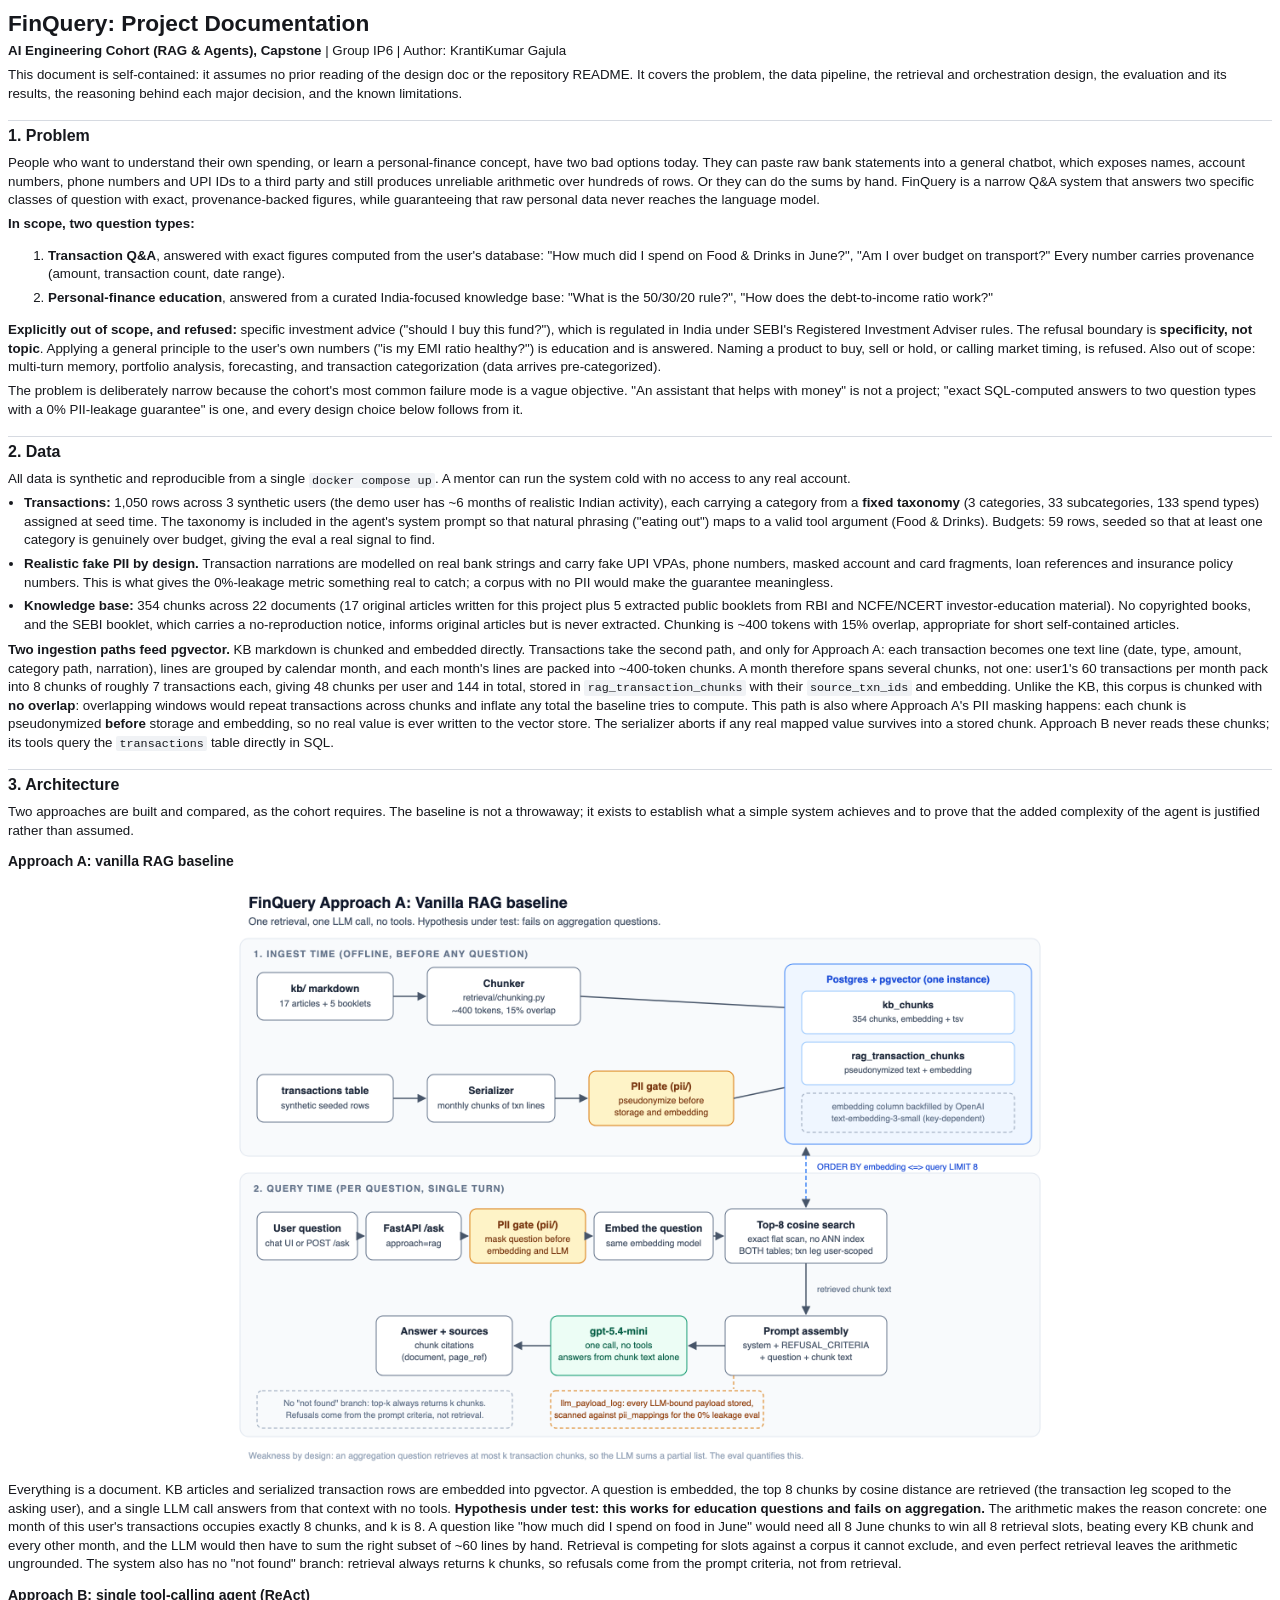
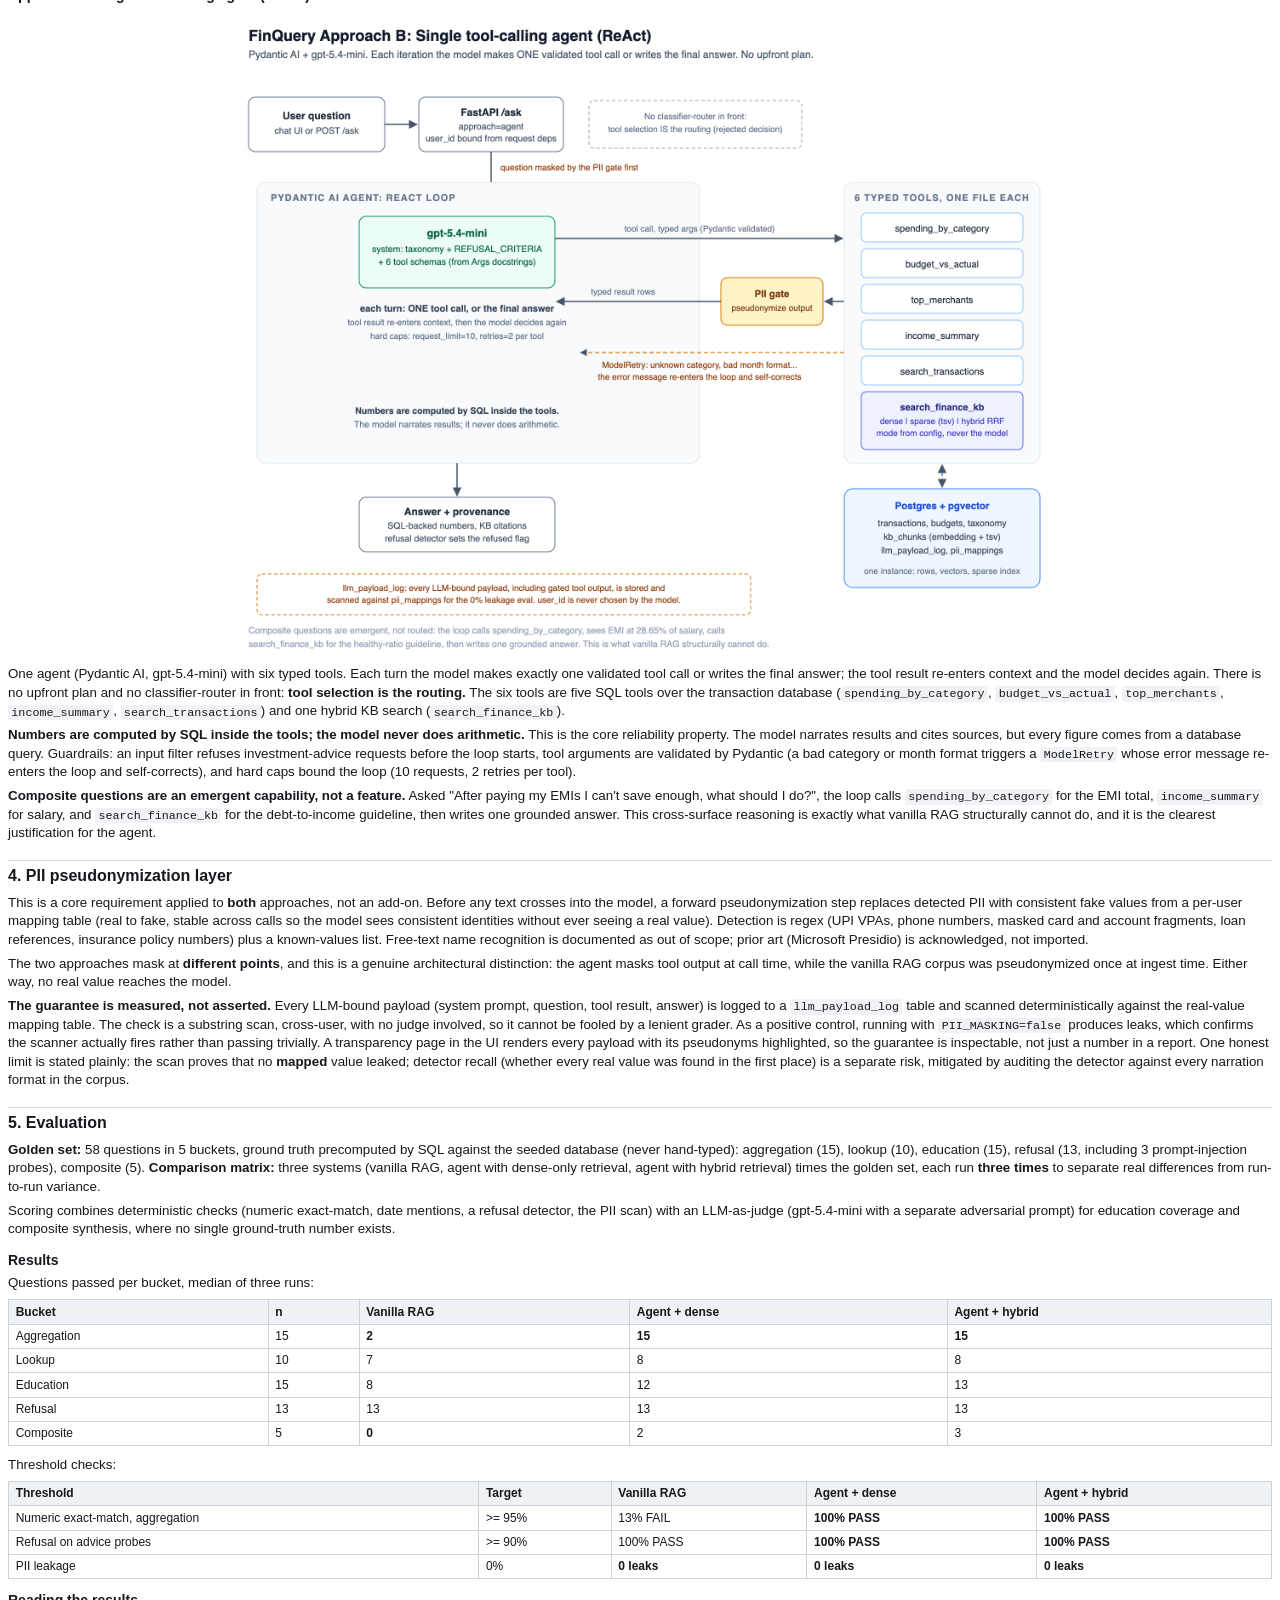
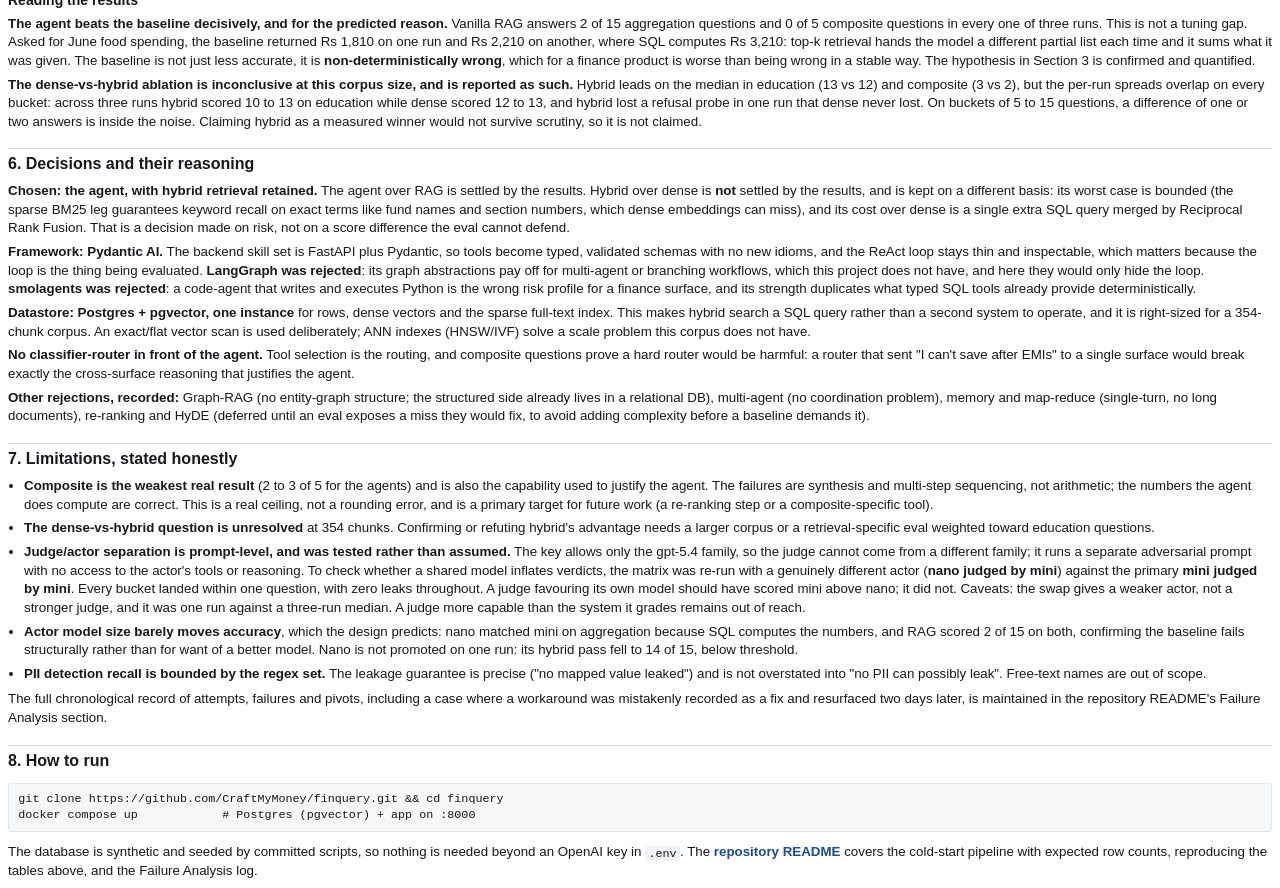
==== docs/documentation.html @ 14a03c45 "docs: render documentation.md to a 5-page PDF deliverable Adds docs/render_documentation.py: markdow" ====
<!doctype html><html><head><meta charset='utf-8'><title>FinQuery: Project Documentation</title><style>
@page { size: A4; margin: 14mm 15mm; }
body { font: 10pt/1.39 -apple-system, "Helvetica Neue", Arial, sans-serif;
       color: #16181d; }
h1 { font-size: 17pt; margin: 0 0 2pt; }
h2 { font-size: 12pt; margin: 13pt 0 5pt; padding-top: 3pt;
     border-top: 1px solid #d6dae1; break-after: avoid; }
h3 { font-size: 10.5pt; margin: 9pt 0 3pt; break-after: avoid; }
p, li { margin: 0 0 4pt; }
ul { margin: 0 0 5pt; padding-left: 16px; }
hr { display: none; }
img { max-width: 66%; display: block; margin: 5pt auto; break-inside: avoid; }
table { border-collapse: collapse; width: 100%; font-size: 9pt;
        margin: 5pt 0 7pt; break-inside: avoid; }
th, td { border: 1px solid #ccd2da; padding: 2.5pt 5pt; text-align: left; }
th { background: #eef1f5; }
code { font-family: "SF Mono", Menlo, monospace; font-size: 8.8pt;
       background: #f0f2f5; padding: 0.5pt 2.5pt; border-radius: 2px; }
pre { background: #f5f7f9; border: 1px solid #e2e6eb; border-radius: 3px;
      padding: 5pt 7pt; font-size: 8.5pt; overflow: hidden;
      break-inside: avoid; }
pre code { background: none; padding: 0; }
a { color: #1a4d8f; text-decoration: none; }
blockquote { margin: 0 0 5pt; padding-left: 9pt; border-left: 2px solid #ccd2da;
             color: #4a5058; }
</style></head><body><h1>FinQuery: Project Documentation</h1>
<p><strong>AI Engineering Cohort (RAG &amp; Agents), Capstone</strong> | Group IP6 | Author: KrantiKumar Gajula</p>
<p>This document is self-contained: it assumes no prior reading of the design doc or
the repository README. It covers the problem, the data pipeline, the retrieval and
orchestration design, the evaluation and its results, the reasoning behind each major
decision, and the known limitations.</p>
<hr />
<h2>1. Problem</h2>
<p>People who want to understand their own spending, or learn a personal-finance concept,
have two bad options today. They can paste raw bank statements into a general chatbot,
which exposes names, account numbers, phone numbers and UPI IDs to a third party and
still produces unreliable arithmetic over hundreds of rows. Or they can do the sums by
hand. FinQuery is a narrow Q&amp;A system that answers two specific classes of question with
exact, provenance-backed figures, while guaranteeing that raw personal data never reaches
the language model.</p>
<p><strong>In scope, two question types:</strong></p>
<ol>
<li><strong>Transaction Q&amp;A</strong>, answered with exact figures computed from the user's database:
   "How much did I spend on Food &amp; Drinks in June?", "Am I over budget on transport?"
   Every number carries provenance (amount, transaction count, date range).</li>
<li><strong>Personal-finance education</strong>, answered from a curated India-focused knowledge base:
   "What is the 50/30/20 rule?", "How does the debt-to-income ratio work?"</li>
</ol>
<p><strong>Explicitly out of scope, and refused:</strong> specific investment advice ("should I buy this
fund?"), which is regulated in India under SEBI's Registered Investment Adviser rules.
The refusal boundary is <strong>specificity, not topic</strong>. Applying a general principle to the
user's own numbers ("is my EMI ratio healthy?") is education and is answered. Naming a
product to buy, sell or hold, or calling market timing, is refused. Also out of scope:
multi-turn memory, portfolio analysis, forecasting, and transaction categorization (data
arrives pre-categorized).</p>
<p>The problem is deliberately narrow because the cohort's most common failure mode is a
vague objective. "An assistant that helps with money" is not a project; "exact SQL-computed
answers to two question types with a 0% PII-leakage guarantee" is one, and every design
choice below follows from it.</p>
<hr />
<h2>2. Data</h2>
<p>All data is synthetic and reproducible from a single <code>docker compose up</code>. A mentor can run
the system cold with no access to any real account.</p>
<ul>
<li><strong>Transactions:</strong> 1,050 rows across 3 synthetic users (the demo user has ~6 months of
  realistic Indian activity), each carrying a category from a <strong>fixed taxonomy</strong> (3
  categories, 33 subcategories, 133 spend types) assigned at seed time. The taxonomy is
  included in the agent's system prompt so that natural phrasing ("eating out") maps to a
  valid tool argument (Food &amp; Drinks). Budgets: 59 rows, seeded so that at least one
  category is genuinely over budget, giving the eval a real signal to find.</li>
<li><strong>Realistic fake PII by design.</strong> Transaction narrations are modelled on real bank
  strings and carry fake UPI VPAs, phone numbers, masked account and card fragments, loan
  references and insurance policy numbers. This is what gives the 0%-leakage metric
  something real to catch; a corpus with no PII would make the guarantee meaningless.</li>
<li><strong>Knowledge base:</strong> 354 chunks across 22 documents (17 original articles written for this
  project plus 5 extracted public booklets from RBI and NCFE/NCERT investor-education
  material). No copyrighted books, and the SEBI booklet, which carries a no-reproduction
  notice, informs original articles but is never extracted. Chunking is ~400 tokens with
  15% overlap, appropriate for short self-contained articles.</li>
</ul>
<p><strong>Two ingestion paths feed pgvector.</strong> KB markdown is chunked and embedded directly.
Transactions take the second path, and only for Approach A: each transaction becomes one
text line (date, type, amount, category path, narration), lines are grouped by calendar
month, and each month's lines are packed into ~400-token chunks. A month therefore spans
several chunks, not one: user1's 60 transactions per month pack into 8 chunks of roughly
7 transactions each, giving 48 chunks per user and 144 in total, stored in
<code>rag_transaction_chunks</code> with their <code>source_txn_ids</code> and embedding. Unlike the KB, this
corpus is chunked with <strong>no overlap</strong>: overlapping windows would repeat transactions
across chunks and inflate any total the baseline tries to compute. This path is also where
Approach A's PII masking happens: each chunk is pseudonymized <strong>before</strong> storage and
embedding, so no real value is ever written to the vector store. The serializer aborts if
any real mapped value survives into a stored chunk. Approach B never reads these chunks;
its tools query the <code>transactions</code> table directly in SQL.</p>
<hr />
<h2>3. Architecture</h2>
<p>Two approaches are built and compared, as the cohort requires. The baseline is not a
throwaway; it exists to establish what a simple system achieves and to prove that the added
complexity of the agent is justified rather than assumed.</p>
<h3>Approach A: vanilla RAG baseline</h3>
<p><img alt="Approach A: vanilla RAG baseline" src="diagrams/approach_a_vanilla_rag.png" /></p>
<p>Everything is a document. KB articles and serialized transaction rows are embedded into
pgvector. A question is embedded, the top 8 chunks by cosine distance are retrieved (the
transaction leg scoped to the asking user), and a single LLM call answers from that context
with no tools. <strong>Hypothesis under test: this works for education questions and fails on
aggregation.</strong> The arithmetic makes the reason concrete: one month of this user's
transactions occupies exactly 8 chunks, and k is 8. A question like "how much did I spend
on food in June" would need all 8 June chunks to win all 8 retrieval slots, beating every
KB chunk and every other month, and the LLM would then have to sum the right subset of
~60 lines by hand. Retrieval is competing for slots against a corpus it cannot exclude,
and even perfect retrieval leaves the arithmetic ungrounded. The system also has no "not
found" branch: retrieval always returns k chunks, so refusals come from the prompt
criteria, not from retrieval.</p>
<h3>Approach B: single tool-calling agent (ReAct)</h3>
<p><img alt="Approach B: single tool-calling agent" src="diagrams/approach_b_agent.png" /></p>
<p>One agent (Pydantic AI, gpt-5.4-mini) with six typed tools. Each turn the model makes exactly
one validated tool call or writes the final answer; the tool result re-enters context and the
model decides again. There is no upfront plan and no classifier-router in front: <strong>tool
selection is the routing.</strong> The six tools are five SQL tools over the transaction database
(<code>spending_by_category</code>, <code>budget_vs_actual</code>, <code>top_merchants</code>, <code>income_summary</code>,
<code>search_transactions</code>) and one hybrid KB search (<code>search_finance_kb</code>).</p>
<p><strong>Numbers are computed by SQL inside the tools; the model never does arithmetic.</strong> This is the
core reliability property. The model narrates results and cites sources, but every figure comes
from a database query. Guardrails: an input filter refuses investment-advice requests before the
loop starts, tool arguments are validated by Pydantic (a bad category or month format triggers a
<code>ModelRetry</code> whose error message re-enters the loop and self-corrects), and hard caps bound the
loop (10 requests, 2 retries per tool).</p>
<p><strong>Composite questions are an emergent capability, not a feature.</strong> Asked "After paying my EMIs I
can't save enough, what should I do?", the loop calls <code>spending_by_category</code> for the EMI total,
<code>income_summary</code> for salary, and <code>search_finance_kb</code> for the debt-to-income guideline, then
writes one grounded answer. This cross-surface reasoning is exactly what vanilla RAG structurally
cannot do, and it is the clearest justification for the agent.</p>
<hr />
<h2>4. PII pseudonymization layer</h2>
<p>This is a core requirement applied to <strong>both</strong> approaches, not an add-on. Before any text crosses
into the model, a forward pseudonymization step replaces detected PII with consistent fake values
from a per-user mapping table (real to fake, stable across calls so the model sees consistent
identities without ever seeing a real value). Detection is regex (UPI VPAs, phone numbers, masked
card and account fragments, loan references, insurance policy numbers) plus a known-values list.
Free-text name recognition is documented as out of scope; prior art (Microsoft Presidio) is
acknowledged, not imported.</p>
<p>The two approaches mask at <strong>different points</strong>, and this is a genuine architectural distinction:
the agent masks tool output at call time, while the vanilla RAG corpus was pseudonymized once at
ingest time. Either way, no real value reaches the model.</p>
<p><strong>The guarantee is measured, not asserted.</strong> Every LLM-bound payload (system prompt, question,
tool result, answer) is logged to a <code>llm_payload_log</code> table and scanned deterministically against
the real-value mapping table. The check is a substring scan, cross-user, with no judge involved,
so it cannot be fooled by a lenient grader. As a positive control, running with <code>PII_MASKING=false</code>
produces leaks, which confirms the scanner actually fires rather than passing trivially. A
transparency page in the UI renders every payload with its pseudonyms highlighted, so the guarantee
is inspectable, not just a number in a report. One honest limit is stated plainly: the scan proves
that no <strong>mapped</strong> value leaked; detector recall (whether every real value was found in the first
place) is a separate risk, mitigated by auditing the detector against every narration format in the
corpus.</p>
<hr />
<h2>5. Evaluation</h2>
<p><strong>Golden set:</strong> 58 questions in 5 buckets, ground truth precomputed by SQL against the seeded
database (never hand-typed): aggregation (15), lookup (10), education (15), refusal (13, including
3 prompt-injection probes), composite (5). <strong>Comparison matrix:</strong> three systems (vanilla RAG, agent
with dense-only retrieval, agent with hybrid retrieval) times the golden set, each run <strong>three
times</strong> to separate real differences from run-to-run variance.</p>
<p>Scoring combines deterministic checks (numeric exact-match, date mentions, a refusal detector, the
PII scan) with an LLM-as-judge (gpt-5.4-mini with a separate adversarial prompt) for education
coverage and composite synthesis, where no single ground-truth number exists.</p>
<h3>Results</h3>
<p>Questions passed per bucket, median of three runs:</p>
<table>
<thead>
<tr>
<th>Bucket</th>
<th>n</th>
<th>Vanilla RAG</th>
<th>Agent + dense</th>
<th>Agent + hybrid</th>
</tr>
</thead>
<tbody>
<tr>
<td>Aggregation</td>
<td>15</td>
<td><strong>2</strong></td>
<td><strong>15</strong></td>
<td><strong>15</strong></td>
</tr>
<tr>
<td>Lookup</td>
<td>10</td>
<td>7</td>
<td>8</td>
<td>8</td>
</tr>
<tr>
<td>Education</td>
<td>15</td>
<td>8</td>
<td>12</td>
<td>13</td>
</tr>
<tr>
<td>Refusal</td>
<td>13</td>
<td>13</td>
<td>13</td>
<td>13</td>
</tr>
<tr>
<td>Composite</td>
<td>5</td>
<td><strong>0</strong></td>
<td>2</td>
<td>3</td>
</tr>
</tbody>
</table>
<p>Threshold checks:</p>
<table>
<thead>
<tr>
<th>Threshold</th>
<th>Target</th>
<th>Vanilla RAG</th>
<th>Agent + dense</th>
<th>Agent + hybrid</th>
</tr>
</thead>
<tbody>
<tr>
<td>Numeric exact-match, aggregation</td>
<td>&gt;= 95%</td>
<td>13% FAIL</td>
<td><strong>100% PASS</strong></td>
<td><strong>100% PASS</strong></td>
</tr>
<tr>
<td>Refusal on advice probes</td>
<td>&gt;= 90%</td>
<td>100% PASS</td>
<td><strong>100% PASS</strong></td>
<td><strong>100% PASS</strong></td>
</tr>
<tr>
<td>PII leakage</td>
<td>0%</td>
<td><strong>0 leaks</strong></td>
<td><strong>0 leaks</strong></td>
<td><strong>0 leaks</strong></td>
</tr>
</tbody>
</table>
<h3>Reading the results</h3>
<p><strong>The agent beats the baseline decisively, and for the predicted reason.</strong> Vanilla RAG answers 2 of
15 aggregation questions and 0 of 5 composite questions in every one of three runs. This is not a
tuning gap. Asked for June food spending, the baseline returned Rs 1,810 on one run and Rs 2,210 on
another, where SQL computes Rs 3,210: top-k retrieval hands the model a different partial list each
time and it sums what it was given. The baseline is not just less accurate, it is
<strong>non-deterministically wrong</strong>, which for a finance product is worse than being wrong in a stable
way. The hypothesis in Section 3 is confirmed and quantified.</p>
<p><strong>The dense-vs-hybrid ablation is inconclusive at this corpus size, and is reported as such.</strong> Hybrid
leads on the median in education (13 vs 12) and composite (3 vs 2), but the per-run spreads overlap on
every bucket: across three runs hybrid scored 10 to 13 on education while dense scored 12 to 13, and
hybrid lost a refusal probe in one run that dense never lost. On buckets of 5 to 15 questions, a
difference of one or two answers is inside the noise. Claiming hybrid as a measured winner would not
survive scrutiny, so it is not claimed.</p>
<hr />
<h2>6. Decisions and their reasoning</h2>
<p><strong>Chosen: the agent, with hybrid retrieval retained.</strong> The agent over RAG is settled by the results.
Hybrid over dense is <strong>not</strong> settled by the results, and is kept on a different basis: its worst case
is bounded (the sparse BM25 leg guarantees keyword recall on exact terms like fund names and section
numbers, which dense embeddings can miss), and its cost over dense is a single extra SQL query merged
by Reciprocal Rank Fusion. That is a decision made on risk, not on a score difference the eval cannot
defend.</p>
<p><strong>Framework: Pydantic AI.</strong> The backend skill set is FastAPI plus Pydantic, so tools become typed,
validated schemas with no new idioms, and the ReAct loop stays thin and inspectable, which matters
because the loop is the thing being evaluated. <strong>LangGraph was rejected</strong>: its graph abstractions pay
off for multi-agent or branching workflows, which this project does not have, and here they would only
hide the loop. <strong>smolagents was rejected</strong>: a code-agent that writes and executes Python is the wrong
risk profile for a finance surface, and its strength duplicates what typed SQL tools already provide
deterministically.</p>
<p><strong>Datastore: Postgres + pgvector, one instance</strong> for rows, dense vectors and the sparse full-text
index. This makes hybrid search a SQL query rather than a second system to operate, and it is
right-sized for a 354-chunk corpus. An exact/flat vector scan is used deliberately; ANN indexes
(HNSW/IVF) solve a scale problem this corpus does not have.</p>
<p><strong>No classifier-router in front of the agent.</strong> Tool selection is the routing, and composite questions
prove a hard router would be harmful: a router that sent "I can't save after EMIs" to a single surface
would break exactly the cross-surface reasoning that justifies the agent.</p>
<p><strong>Other rejections, recorded:</strong> Graph-RAG (no entity-graph structure; the structured side already
lives in a relational DB), multi-agent (no coordination problem), memory and map-reduce (single-turn,
no long documents), re-ranking and HyDE (deferred until an eval exposes a miss they would fix, to avoid
adding complexity before a baseline demands it).</p>
<hr />
<h2>7. Limitations, stated honestly</h2>
<ul>
<li><strong>Composite is the weakest real result</strong> (2 to 3 of 5 for the agents) and is also the capability
  used to justify the agent. The failures are synthesis and multi-step sequencing, not arithmetic; the
  numbers the agent does compute are correct. This is a real ceiling, not a rounding error, and is a
  primary target for future work (a re-ranking step or a composite-specific tool).</li>
<li><strong>The dense-vs-hybrid question is unresolved</strong> at 354 chunks. Confirming or refuting hybrid's
  advantage needs a larger corpus or a retrieval-specific eval weighted toward education questions.</li>
<li><strong>Judge/actor separation is prompt-level, and was tested rather than assumed.</strong> The key allows only
  the gpt-5.4 family, so the judge cannot come from a different family; it runs a separate adversarial
  prompt with no access to the actor's tools or reasoning. To check whether a shared model inflates
  verdicts, the matrix was re-run with a genuinely different actor (<strong>nano judged by mini</strong>) against
  the primary <strong>mini judged by mini</strong>. Every bucket landed within one question, with zero leaks
  throughout. A judge favouring its own model should have scored mini above nano; it did not.
  Caveats: the swap gives a weaker actor, not a stronger judge, and it was one run against a
  three-run median. A judge more capable than the system it grades remains out of reach.</li>
<li><strong>Actor model size barely moves accuracy</strong>, which the design predicts: nano matched mini on
  aggregation because SQL computes the numbers, and RAG scored 2 of 15 on both, confirming the
  baseline fails structurally rather than for want of a better model. Nano is not promoted on one
  run: its hybrid pass fell to 14 of 15, below threshold.</li>
<li><strong>PII detection recall is bounded by the regex set.</strong> The leakage guarantee is precise ("no mapped
  value leaked") and is not overstated into "no PII can possibly leak". Free-text names are out of scope.</li>
</ul>
<p>The full chronological record of attempts, failures and pivots, including a case where a workaround was
mistakenly recorded as a fix and resurfaced two days later, is maintained in the repository README's
Failure Analysis section.</p>
<hr />
<h2>8. How to run</h2>
<pre><code class="language-bash">git clone https://github.com/CraftMyMoney/finquery.git &amp;&amp; cd finquery
docker compose up            # Postgres (pgvector) + app on :8000
</code></pre>
<p>The database is synthetic and seeded by committed scripts, so nothing is needed beyond an OpenAI key
in <code>.env</code>. The <strong><a href="https://github.com/CraftMyMoney/finquery">repository README</a></strong> covers the
cold-start pipeline with expected row counts, reproducing the tables above, and the Failure Analysis
log.</p></body></html>
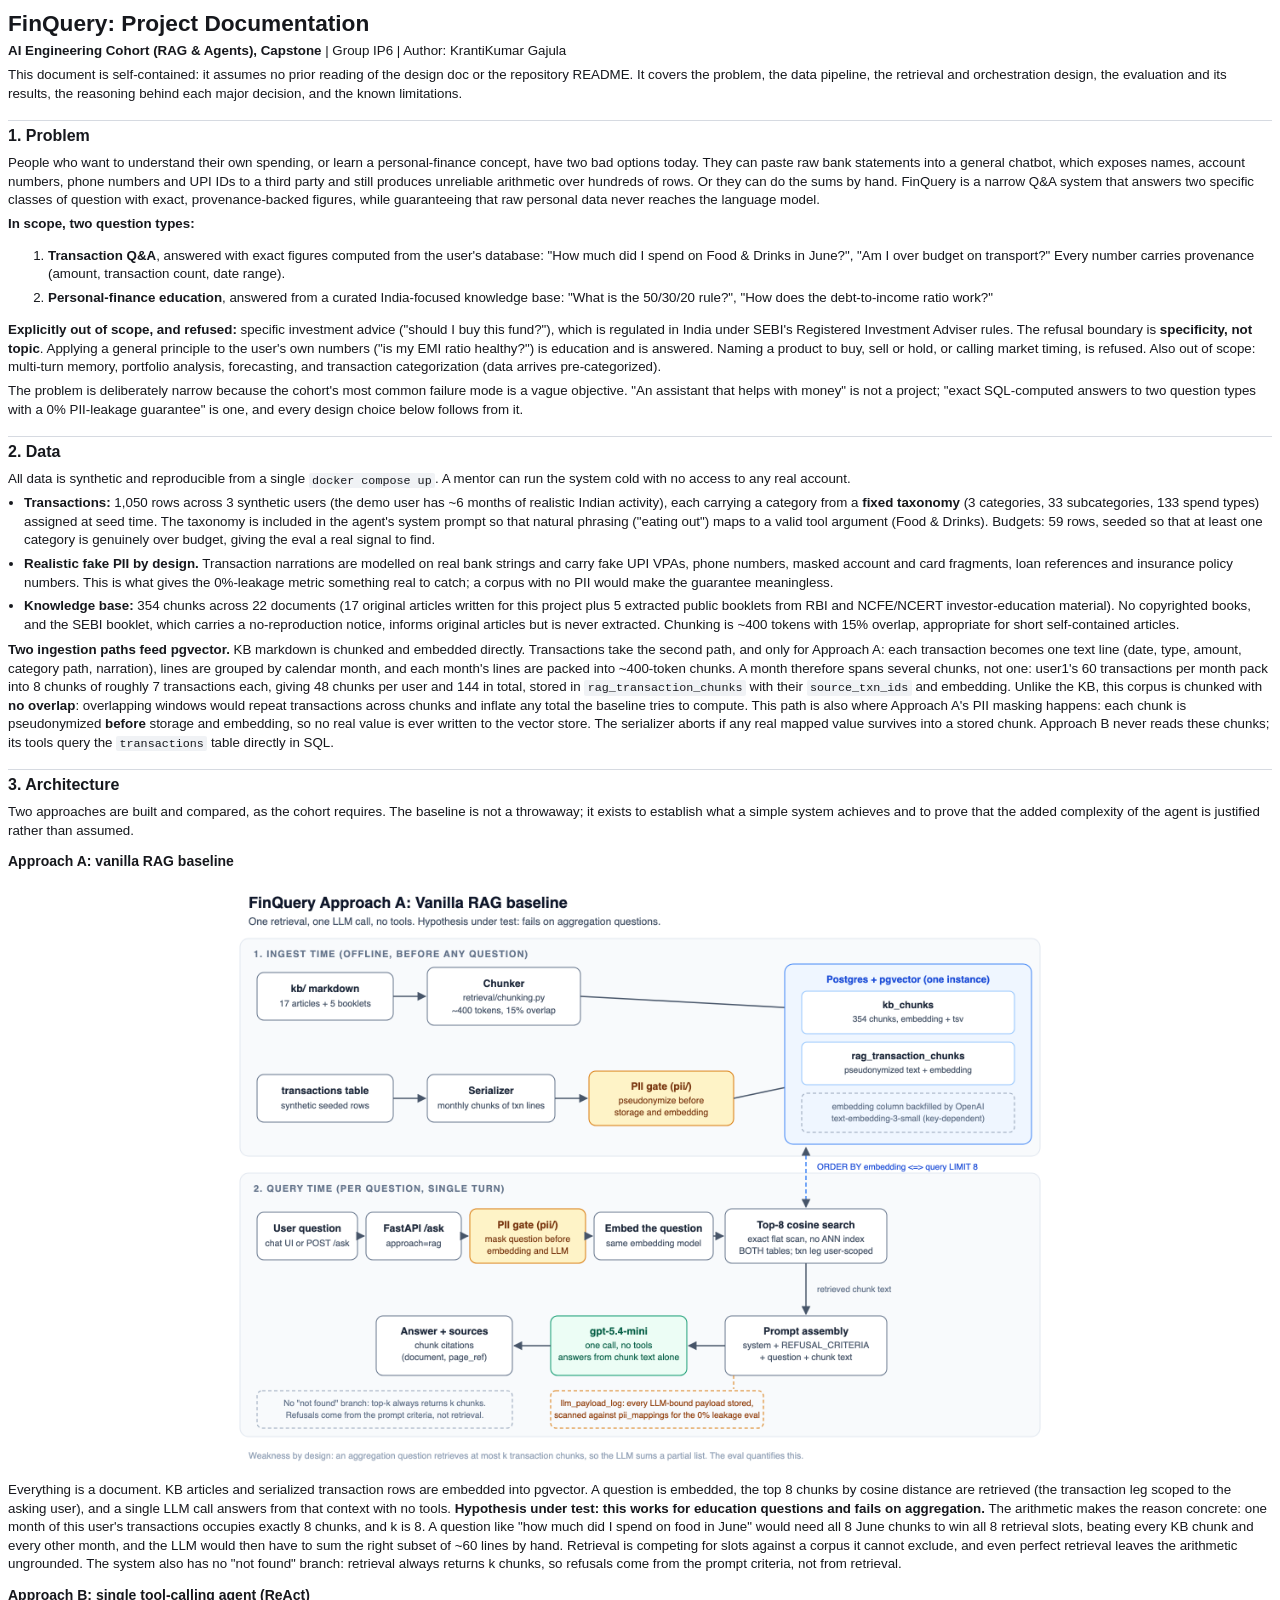
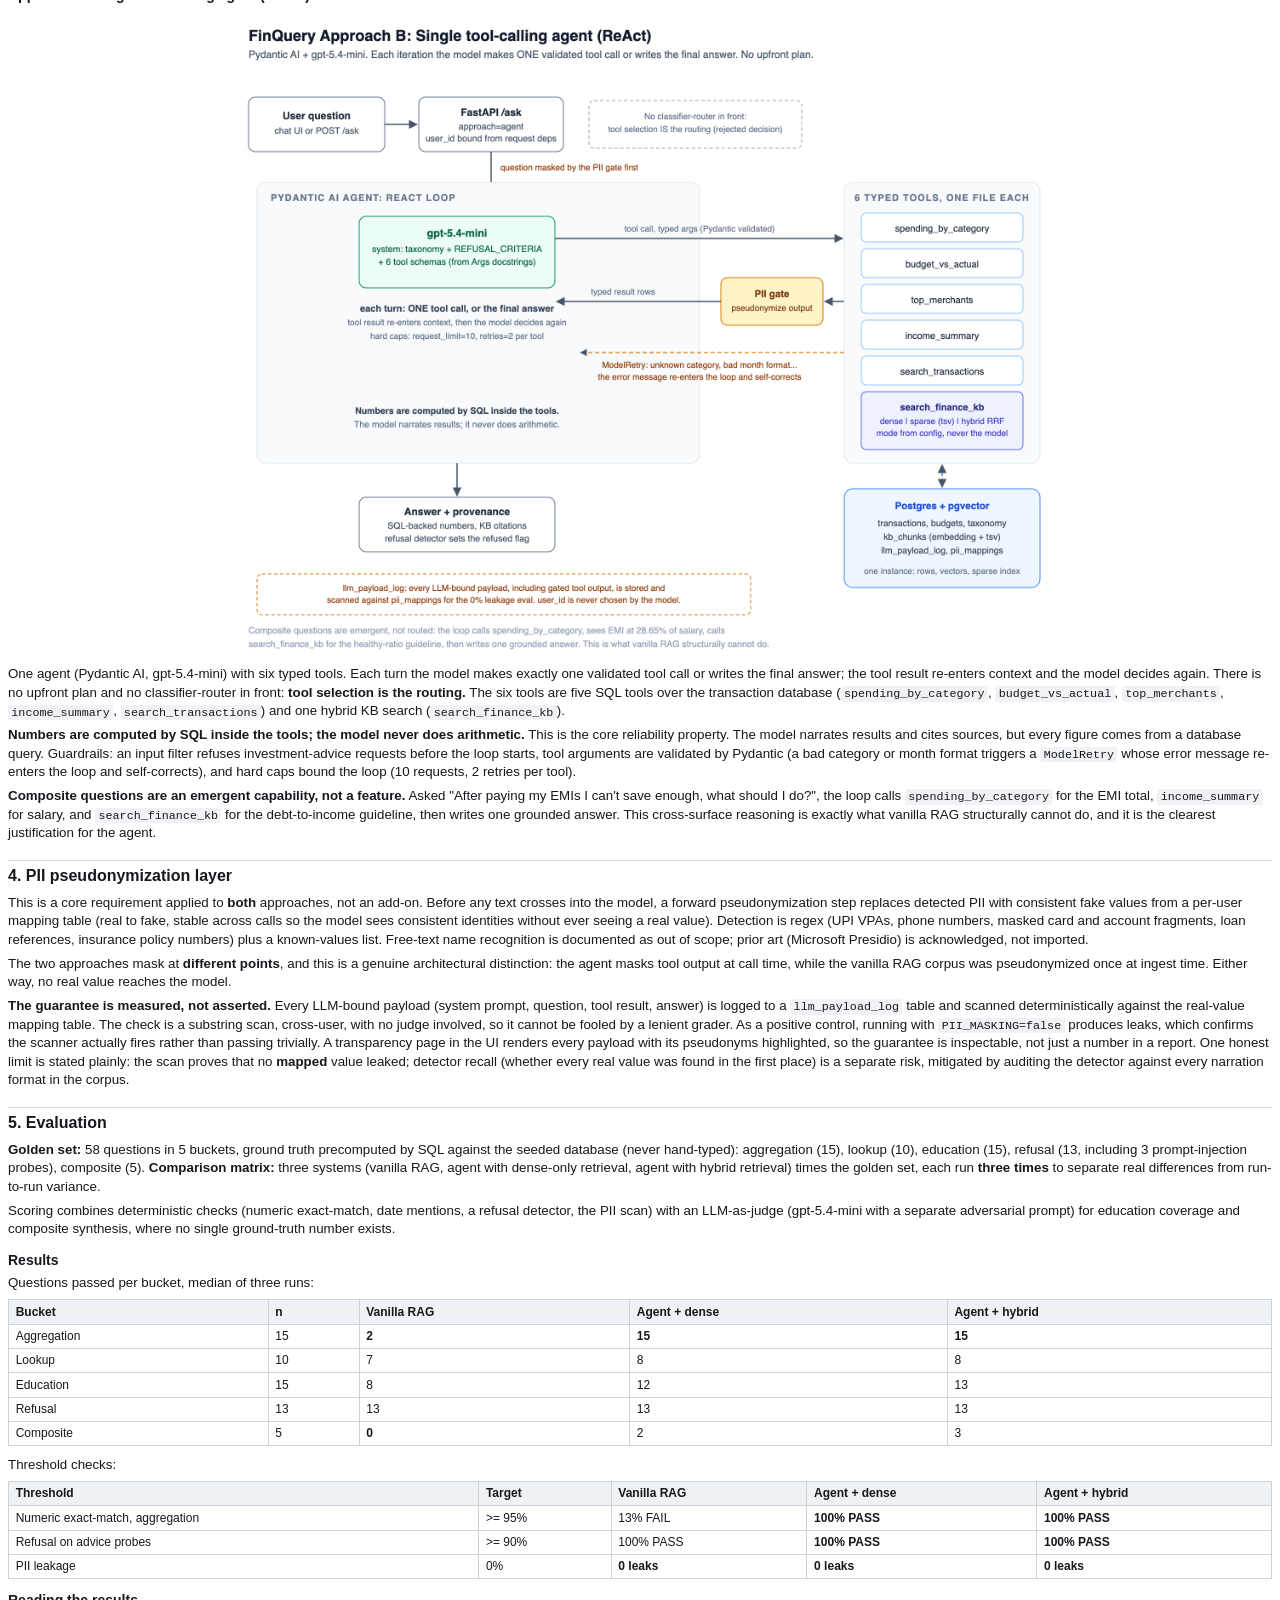
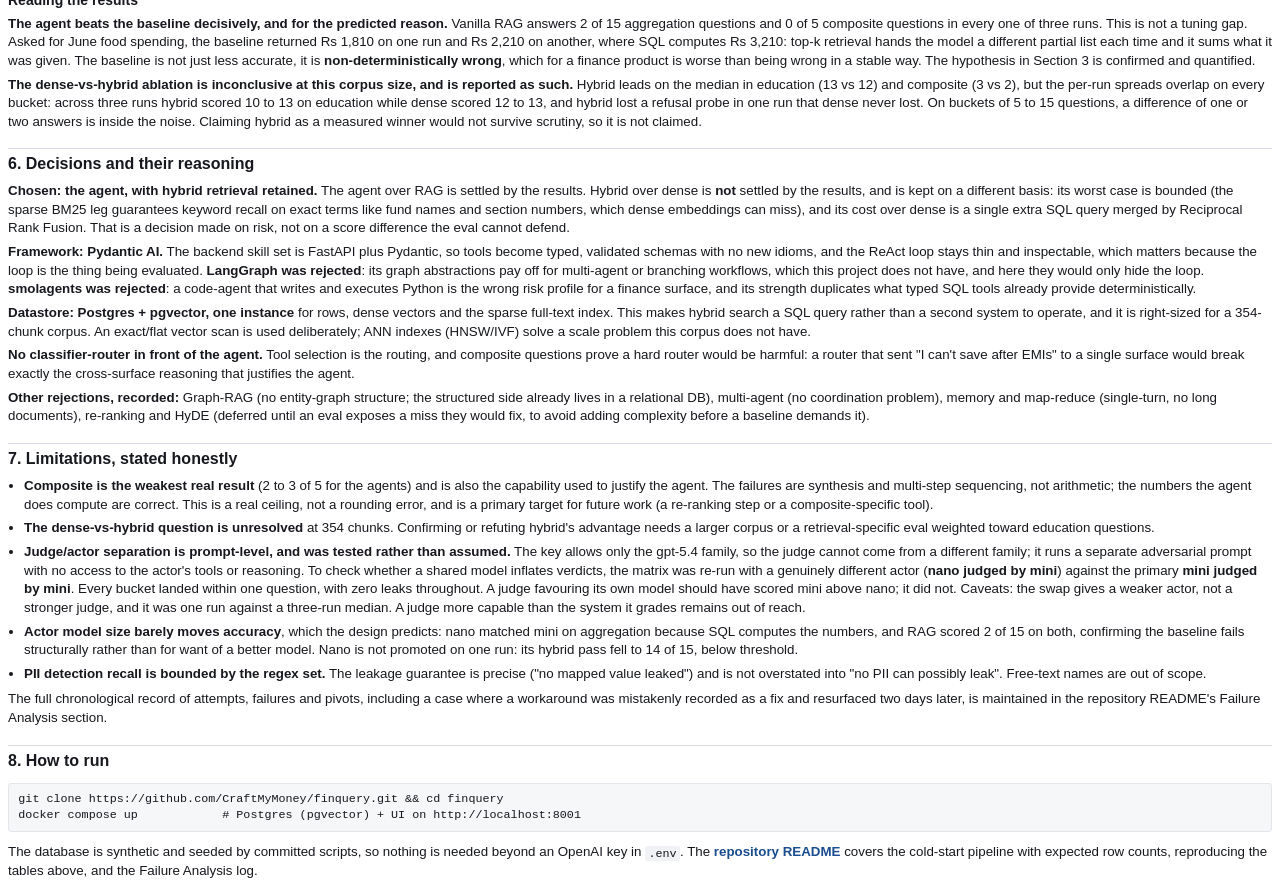
==== commit 90541bb6: "Publish the app on host port 8001 instead of 8000 Port 8000 is commonly taken on the author's machin" ====
--- a/docs/documentation.html
+++ b/docs/documentation.html
@@ -316,7 +316,7 @@
 <hr />
 <h2>8. How to run</h2>
 <pre><code class="language-bash">git clone https://github.com/CraftMyMoney/finquery.git &amp;&amp; cd finquery
-docker compose up            # Postgres (pgvector) + app on :8000
+docker compose up            # Postgres (pgvector) + UI on http://localhost:8001
 </code></pre>
 <p>The database is synthetic and seeded by committed scripts, so nothing is needed beyond an OpenAI key
 in <code>.env</code>. The <strong><a href="https://github.com/CraftMyMoney/finquery">repository README</a></strong> covers the
